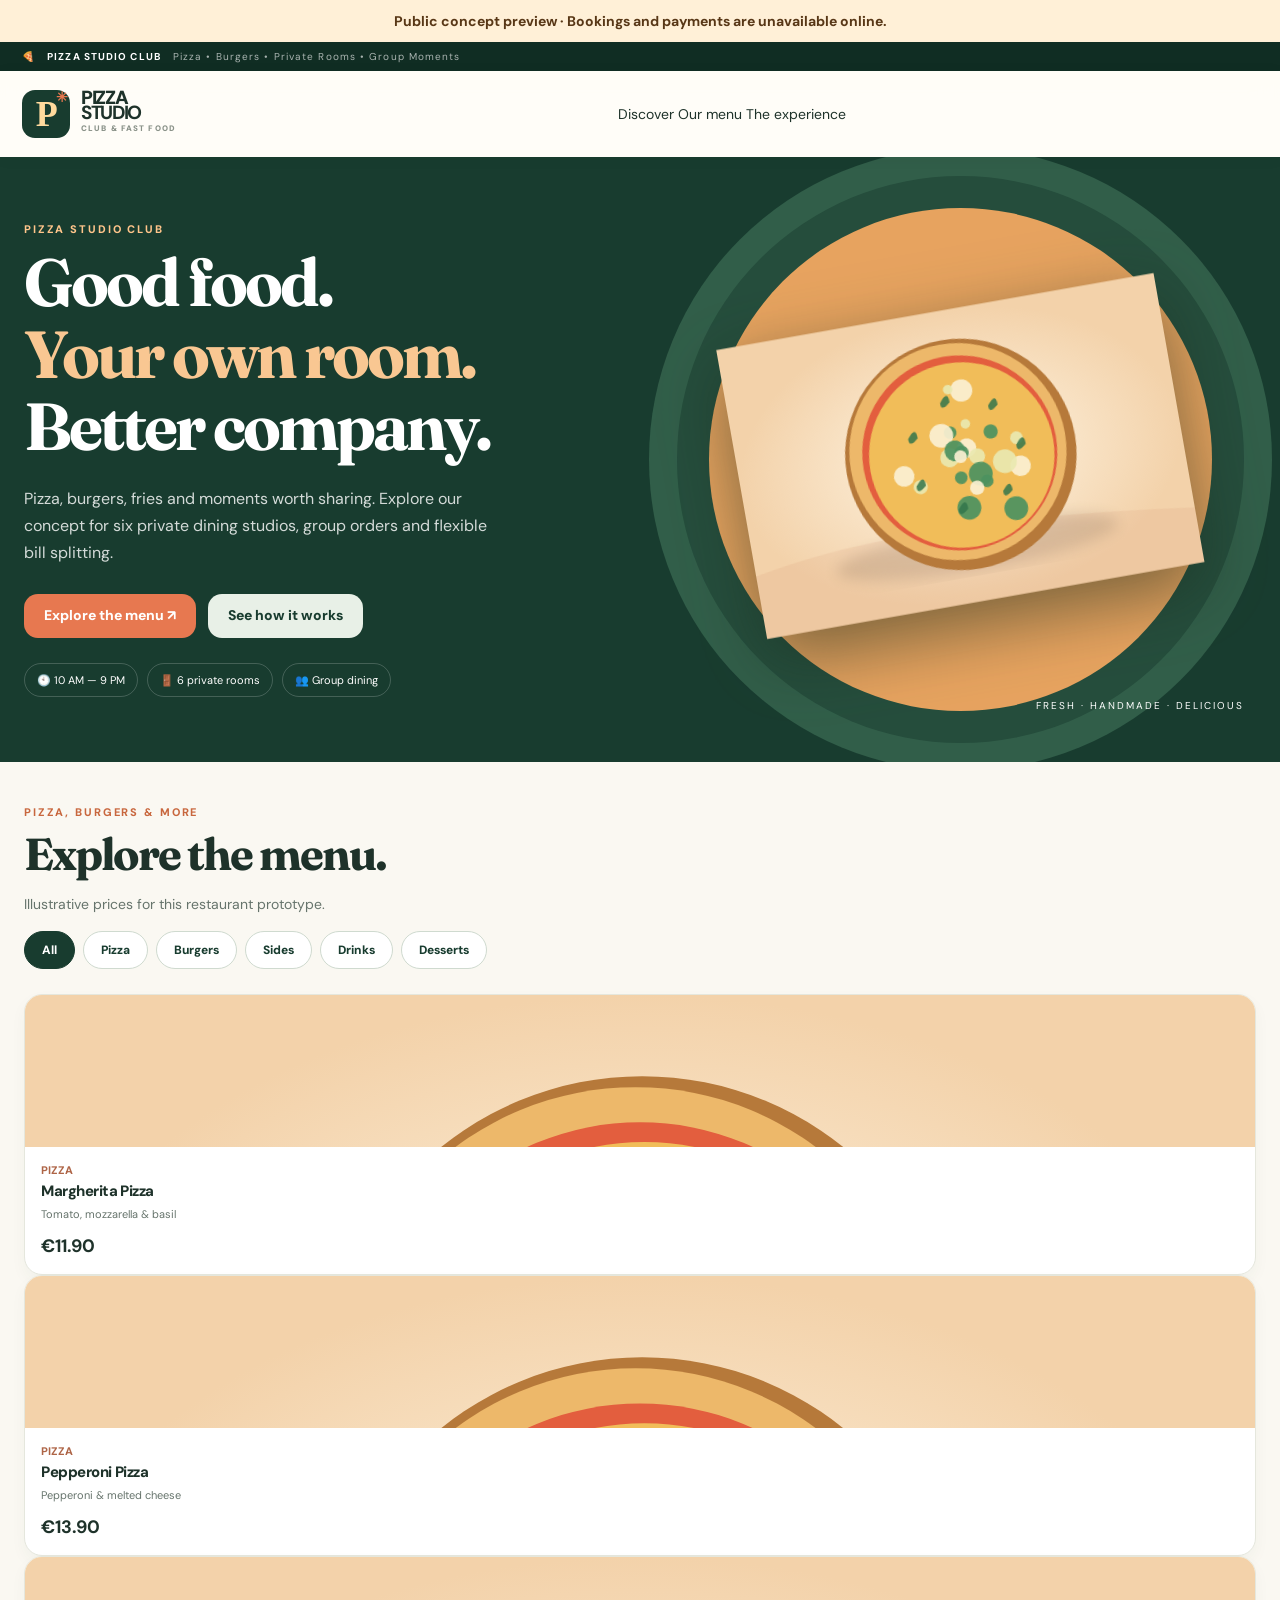
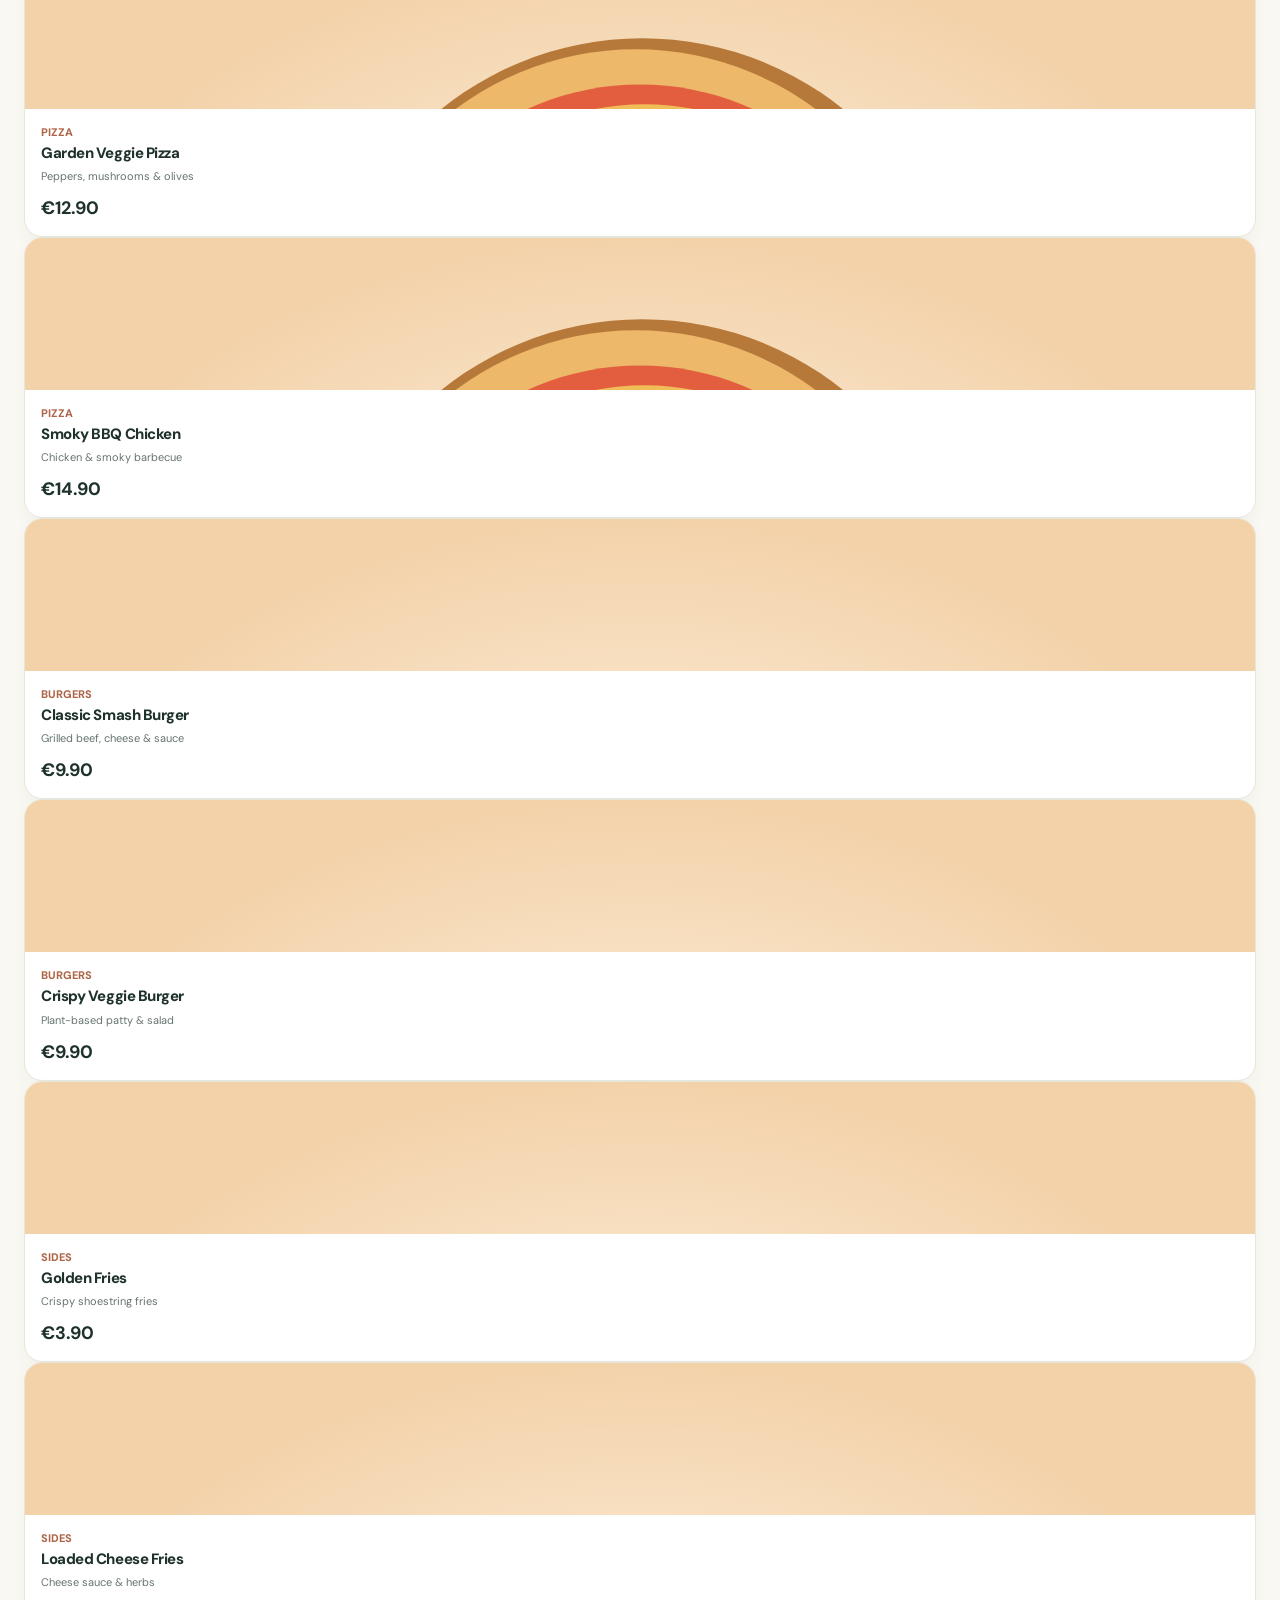
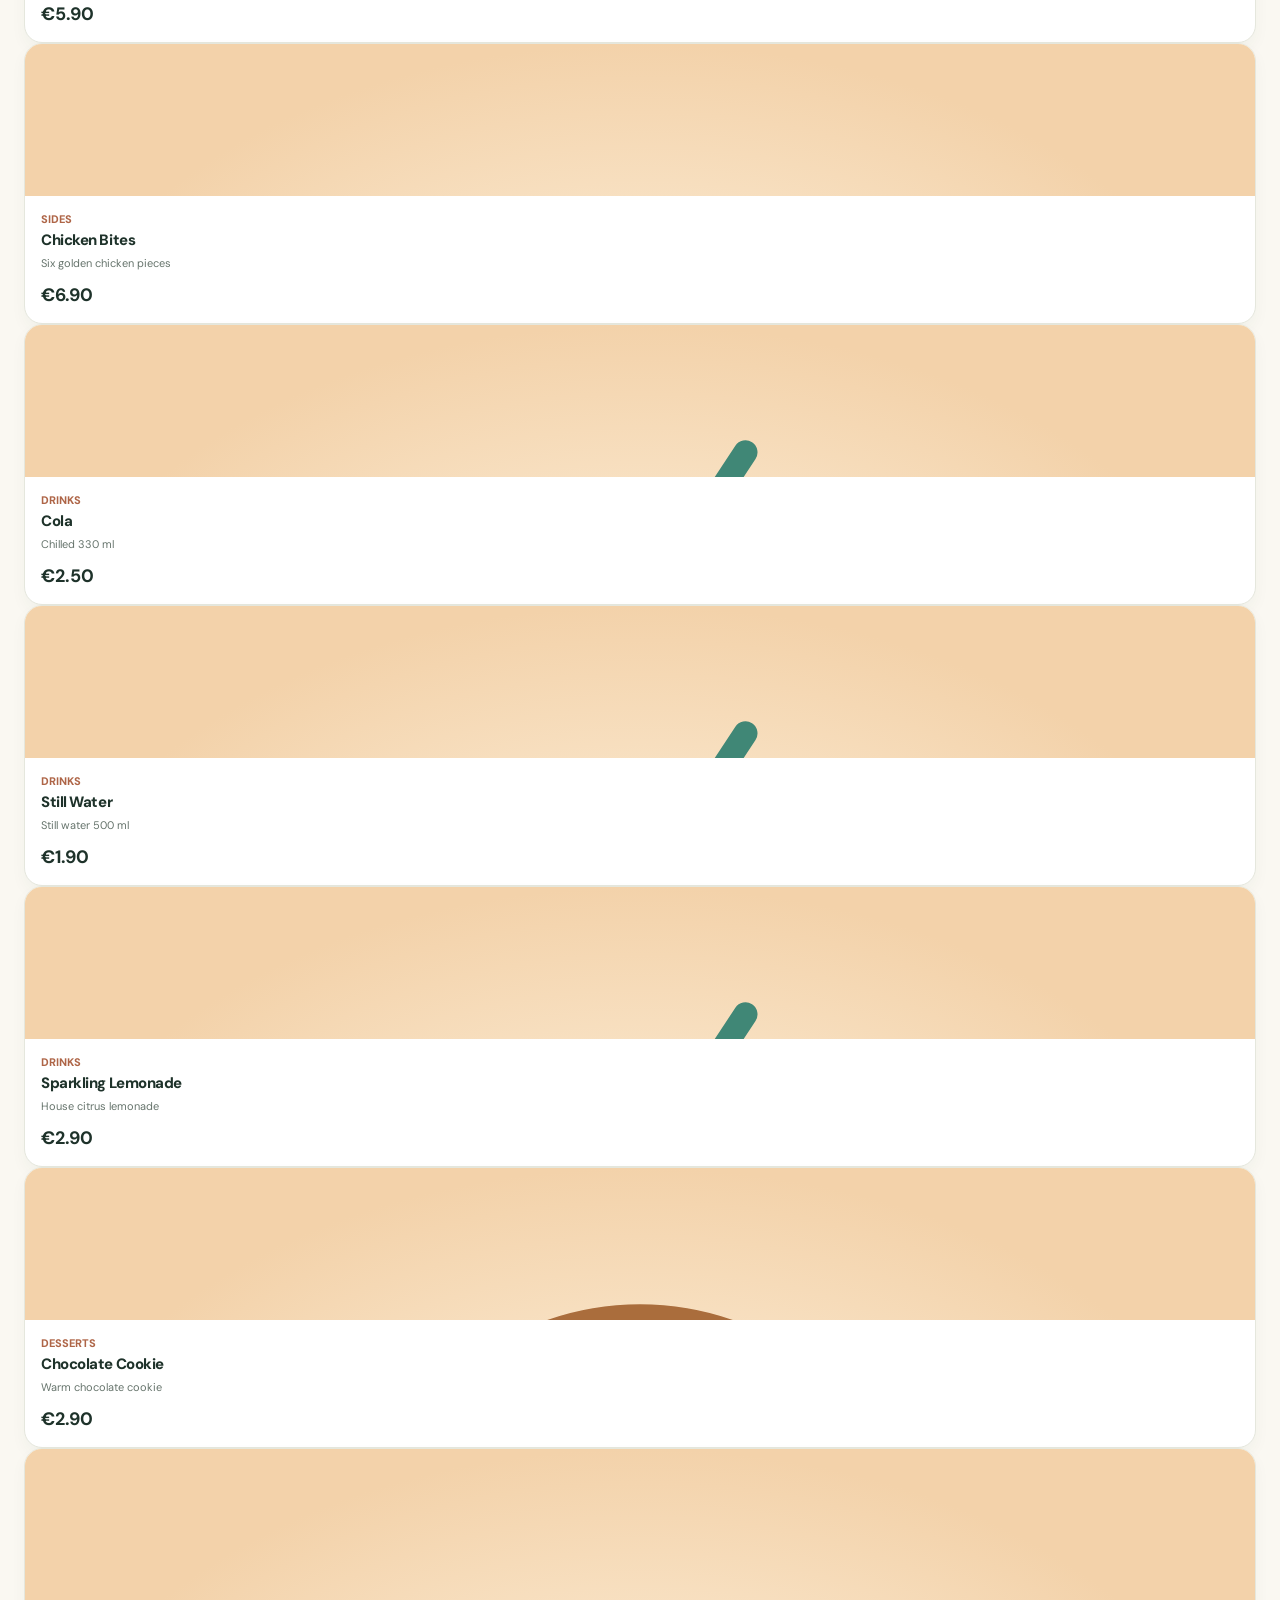
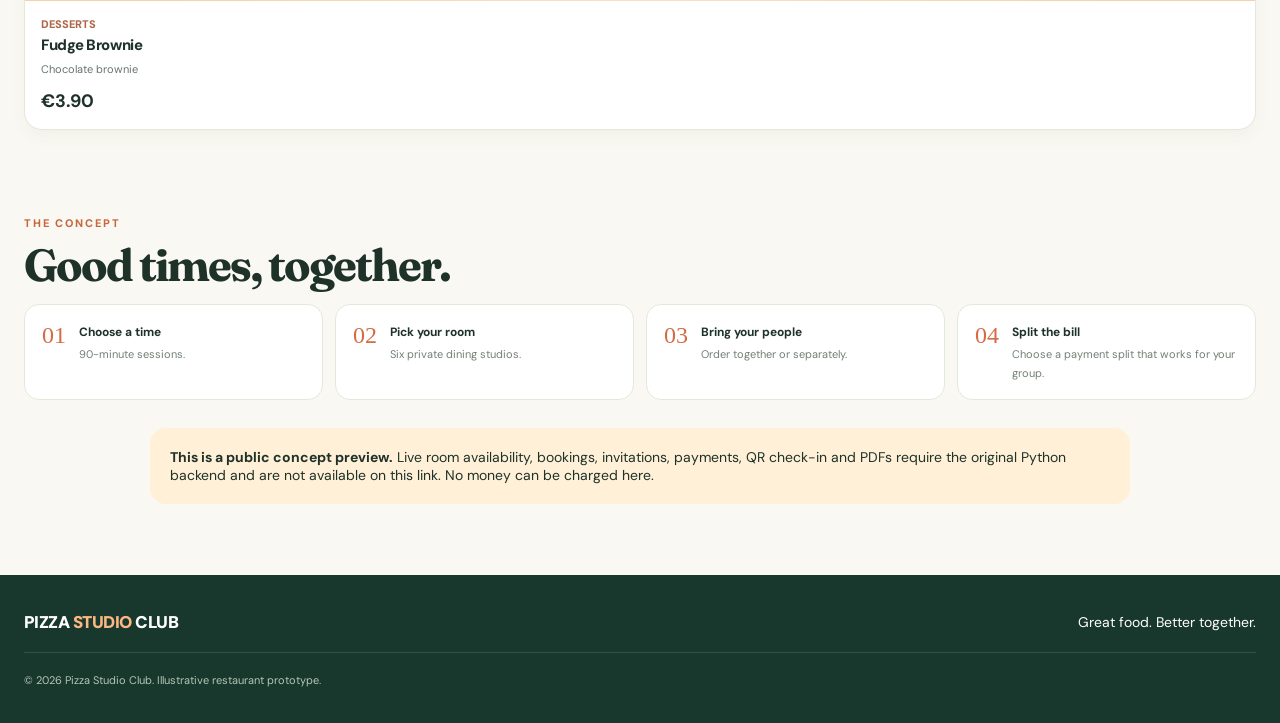
==== index.html @ cbe5cce0 "Publish Pizza Studio Club preview" ====
<!doctype html><html lang="en"><head><meta charset="utf-8"><meta name="viewport" content="width=device-width,initial-scale=1"><title>Pizza Studio Club — Preview</title><meta name="description" content="Explore the Pizza Studio Club restaurant concept and menu."><link rel="stylesheet" href="static/style.css"><style>.preview-banner{padding:12px 20px;background:#fff0d7;color:#583716;text-align:center;font-weight:700}.preview-banner a{color:inherit}.preview-note{max-width:980px;margin:28px auto;padding:20px;background:#fff0d7;border-radius:16px}.preview-actions{display:flex;gap:12px;flex-wrap:wrap}.preview-actions a{text-decoration:none}.food-grid{margin-top:25px}</style></head><body>
<div class="preview-banner">Public concept preview · Bookings and payments are unavailable online.</div>
<div class="announcement"><span>🍕</span> <strong>PIZZA STUDIO CLUB</strong> <span class="ann-small">Pizza • Burgers • Private Rooms • Group Moments</span></div>
<header class="header"><a class="logo" href="#home"><span class="logo-mark">P<span>✳</span></span><span>PIZZA<br><b>STUDIO</b><small>CLUB & FAST FOOD</small></span></a><nav class="main-nav" aria-label="Main navigation"><a href="#home">Discover</a><a href="#menu">Our menu</a><a href="#experience">The experience</a></nav></header>
<main><section class="hero" id="home"><div class="hero-inner"><div class="hero-copy"><span class="eyebrow" style="color:#ffc58b">PIZZA STUDIO CLUB</span><h1>Good food.<br><em>Your own room.</em><br>Better company.</h1><p>Pizza, burgers, fries and moments worth sharing. Explore our concept for six private dining studios, group orders and flexible bill splitting.</p><div class="preview-actions"><a class="btn" href="#menu">Explore the menu ↗</a><a class="btn light" href="#experience">See how it works</a></div><div class="hero-badges"><span>🕙 10 AM — 9 PM</span><span>🚪 6 private rooms</span><span>👥 Group dining</span></div></div><div class="hero-art"><img class="hero-pizza" src="static/food/hero-pizza.svg" alt="Illustrated pizza"></div></div></section>
<section class="container section" id="menu"><span class="eyebrow">PIZZA, BURGERS & MORE</span><h2>Explore the menu.</h2><p class="muted">Illustrative prices for this restaurant prototype.</p><div class="menu-filter" id="filters"></div><div class="food-grid" id="items"></div></section>
<section class="container section" id="experience"><span class="eyebrow">THE CONCEPT</span><h2>Good times, together.</h2><div class="steps"><div class="step"><span>01</span><div><strong>Choose a time</strong><p>90-minute sessions.</p></div></div><div class="step"><span>02</span><div><strong>Pick your room</strong><p>Six private dining studios.</p></div></div><div class="step"><span>03</span><div><strong>Bring your people</strong><p>Order together or separately.</p></div></div><div class="step"><span>04</span><div><strong>Split the bill</strong><p>Choose a payment split that works for your group.</p></div></div></div><div class="preview-note"><strong>This is a public concept preview.</strong> Live room availability, bookings, invitations, payments, QR check-in and PDFs require the original Python backend and are not available on this link. No money can be charged here.</div></section></main>
<footer><div class="footer-top"><span class="brand-foot">PIZZA <em>STUDIO</em> CLUB</span><span>Great food. Better together.</span></div><div class="footer-bottom">© 2026 Pizza Studio Club. Illustrative restaurant prototype.</div></footer><script src="static/preview.js"></script></body></html>
---- static/style.css ----
@import url('https://fonts.googleapis.com/css2?family=DM+Sans:wght@400;500;600;700;800&family=Fraunces:opsz,wght@9..144,500;9..144,600;9..144,700&display=swap');
:root{--green:#183c2f;--green2:#315c48;--cream:#faf8f2;--paper:#fffefa;--orange:#e77850;--orange2:#ffac63;--ink:#1e322a;--muted:#66746c;--line:#e5e7dd;--blue:#c4eee0;--amber:#ffda9d;--shadow:0 16px 45px rgba(14,47,31,.09)}
*{box-sizing:border-box}html{scroll-behavior:smooth}body{margin:0;background:var(--cream);color:var(--ink);font-family:'DM Sans',Inter,system-ui,sans-serif;font-size:14px}button,input,select,textarea{font:inherit}button{cursor:pointer}button:disabled{cursor:not-allowed;opacity:.52}a{color:inherit;text-decoration:none}.announcement{background:#102d23;color:#fff;display:flex;align-items:center;gap:12px;padding:8px max(22px,calc((100vw - 1340px)/2));font-size:10px;letter-spacing:.11em}.ann-small{opacity:.64}.ann-right{margin-left:auto;color:#d0eedc;font-weight:700}.header{height:86px;position:sticky;top:0;z-index:20;box-shadow:0 2px 15px #102c1a0b;background:#fffdf8eF;backdrop-filter:blur(14px);display:flex;align-items:center;gap:30px;padding:12px max(22px,calc((100vw - 1340px)/2))}.logo{display:flex;align-items:center;gap:11px;flex-shrink:0;font-size:19px;line-height:.78;font-weight:900;letter-spacing:-.07em}.logo small{display:block;letter-spacing:.14em;font-size:8px;line-height:2.1;color:#8a9289}.logo-mark{display:grid;place-content:center;position:relative;background:var(--green);color:var(--amber);border-radius:13px;width:48px;height:48px;font-family:Georgia;font-size:36px}.logo-mark span{position:absolute;right:3px;top:3px;color:var(--orange);font-size:14px}.main-nav{display:flex;gap:4px;flex:1;justify-content:center}.main-nav button{border:0;background:transparent;color:#465b50;padding:12px;border-radius:12px;white-space:nowrap;font-size:12px;font-weight:700}.main-nav button.active,.main-nav button:hover{background:#f1f3ea;color:var(--green)}.header-actions{display:flex;align-items:center;gap:12px}.status-chip{font-weight:800;font-size:10px;color:#bb633f;white-space:nowrap}.btn{border:0;border-radius:14px;display:inline-flex;align-items:center;justify-content:center;gap:10px;padding:14px 20px;font-weight:800;line-height:1.1;transition:.15s transform,.15s background;color:#fff;background:var(--orange)}.btn:hover{transform:translateY(-2px);background:#d96840}.btn.dark{background:var(--green)}.btn.dark:hover{background:#29543d}.btn.light{color:var(--green);background:#e8f0e7}.btn.outline{border:1.5px solid #b9cabe;background:transparent;color:var(--green)}.btn.small{padding:13px 15px;font-size:11px}.btn.ghost{background:#fff;color:var(--green);border:1px solid #dde6da}.container{width:min(1260px,calc(100% - 48px));margin:auto}.section{padding:43px 0}.eyebrow{display:block;color:#c8673e;font-size:11px;font-weight:800;letter-spacing:.17em;text-transform:uppercase;margin-bottom:11px}h1,h2,h3,.display{font-family:'Fraunces',Georgia,serif;letter-spacing:-.045em;line-height:1.08}h1{font-size:clamp(42px,5.2vw,80px);margin:0}h2{font-size:clamp(29px,3.5vw,48px);margin:8px 0 15px}h3{font-size:24px;margin:0 0 12px}p{line-height:1.7}.muted{color:var(--muted)}.hero{background:var(--green);color:#fff;overflow:hidden;margin:0 auto;position:relative;min-height:515px}.hero-inner{width:min(1360px,calc(100% - 48px));margin:auto;display:grid;grid-template-columns:1.04fr .96fr;align-items:center;min-height:515px}.hero-copy{position:relative;z-index:2;padding:65px 0}.hero-copy h1{max-width:620px}.hero-copy h1 em{color:#f9c792;font-style:normal}.hero-copy p{font-size:16px;max-width:475px;opacity:.81;margin:22px 0 28px}.hero-badges{display:flex;gap:9px;flex-wrap:wrap;margin-top:25px}.hero-badges span{border:1px solid #ffffff30;border-radius:24px;padding:9px 12px;font-size:11px}.hero-art{height:100%;position:relative;min-height:440px;display:grid;place-items:center}.hero-art::before{content:'';width:min(85%,540px);aspect-ratio:1;background:#e7a35f;position:absolute;border-radius:50%;box-shadow:0 0 0 32px #254d3c,0 0 0 60px #315e49}.hero-art::after{content:'FRESH · HANDMADE · DELICIOUS';position:absolute;bottom:50px;right:12px;letter-spacing:.2em;font-size:10px}.hero-pizza{position:relative;width:min(75%,500px);aspect-ratio:1;filter:drop-shadow(0 23px 35px #16291a88);transform:rotate(-10deg)}.notice{background:#fff3df;border:1px solid #ffe0b2;color:#80532b;padding:12px 16px;border-radius:14px;font-size:12px;line-height:1.6}.highlight-row{display:grid;grid-template-columns:repeat(4,1fr);gap:14px;margin-top:-24px;position:relative;z-index:2}.highlight{padding:20px;background:#fff;box-shadow:var(--shadow);border-radius:18px;display:flex;align-items:center;gap:13px;font-weight:800;font-size:12px}.highlight b{font-size:25px}.section-heading{display:flex;justify-content:space-between;align-items:end;gap:18px;margin-bottom:23px}.section-heading p{margin:5px 0}.grid{display:grid;gap:18px}.cols-2{grid-template-columns:repeat(2,minmax(0,1fr))}.cols-3{grid-template-columns:repeat(3,minmax(0,1fr))}.cols-4{grid-template-columns:repeat(4,minmax(0,1fr))}.panel{background:var(--paper);border-radius:22px;border:1px solid #e9eade;padding:24px;box-shadow:0 6px 25px #1d423609}.panel.soft{background:#f0f5ec}.panel.dark{background:var(--green);color:white}.panel h3{font-size:26px}.steps{display:grid;grid-template-columns:repeat(4,1fr);gap:12px}.step{border:1px solid #e2e9db;background:white;border-radius:15px;padding:17px;display:flex;gap:13px}.step span{font-size:24px;color:#d46b44;font-family:Georgia}.step strong{font-size:12px}.step p{margin:5px 0 0;font-size:11px;color:#718075}.menu-filter{display:flex;gap:8px;flex-wrap:wrap;margin:10px 0 22px}.chip{border-radius:999px;border:1px solid #cfdacf;background:#fff;padding:10px 17px;font-size:12px;font-weight:800;color:var(--green)}.chip.active{background:var(--green);color:#fff;border-color:var(--green)}.menu-grid{display:grid;grid-template-columns:repeat(4,minmax(0,1fr));gap:17px}.food-card{background:#fff;border:1px solid var(--line);border-radius:18px;overflow:hidden;box-shadow:0 7px 16px #24452c0a;display:flex;flex-direction:column}.food-photo{height:152px;background:#ffefd7;position:relative;display:grid;place-items:center;overflow:hidden}.food-photo img{width:100%;height:100%;object-fit:cover}.food-card .food-content{padding:16px;flex:1;display:flex;flex-direction:column}.food-content h3{font-family:'DM Sans',system-ui;font-size:15px;font-weight:800;letter-spacing:-.03em;margin:0 0 8px}.food-content p{margin:0 0 11px;font-size:11px;color:var(--muted);line-height:1.45;flex:1}.food-bottom{display:flex;justify-content:space-between;align-items:center}.food-bottom strong{font-size:18px}.round-plus{border:none;border-radius:12px;background:var(--green);color:#fff;width:36px;height:36px;font-size:21px}.round-plus:disabled{opacity:.3}.form-row{display:grid;grid-template-columns:repeat(2,minmax(0,1fr));gap:15px}.field{display:flex;flex-direction:column;gap:7px;font-weight:800;font-size:11px;letter-spacing:.02em}.field input,.field select,.field textarea{width:100%;background:#fff;border:1.5px solid #dde3da;border-radius:11px;padding:13px 12px;color:var(--ink);outline:none;min-height:44px}.field input:focus,.field select:focus,.field textarea:focus{border-color:var(--green);box-shadow:0 0 0 3px #b6dcca77}.field input[type=checkbox]{width:auto;min-height:auto}.span2{grid-column:span 2}.booking-layout{display:grid;grid-template-columns:minmax(0,1fr) 355px;gap:20px;align-items:start}.sticky{position:sticky;top:108px}.time-grid{display:grid;grid-template-columns:repeat(6,minmax(0,1fr));gap:9px}.time{padding:12px 4px;border:1px solid #d9e4d9;border-radius:11px;background:#fff;font-size:12px;font-weight:800}.time.active{background:var(--green);color:white;border-color:var(--green)}.time small{display:block;font-size:9px;margin-top:3px;font-weight:500}.time.disabled{background:#e5e8df;color:#9a9e9a}.room-grid{display:grid;grid-template-columns:repeat(10,1fr);gap:7px}.room-pill{border:1px solid #c9d9ca;background:#f7fbf7;border-radius:10px;min-height:36px;font-weight:800;color:#36533e}.room-pill.active{background:var(--orange);color:white;border-color:var(--orange)}.pill{display:inline-flex;background:#e9f3e7;color:var(--green);font-size:10px;font-weight:800;padding:8px 11px;border-radius:100px;white-space:nowrap}.pill.amber{background:#fff0d5;color:#87571e}.pill.red{background:#fff0e9;color:#a3482b}.booking-summary{border-radius:18px;background:var(--green);color:#fff;padding:24px}.booking-summary .price{font-family:'Fraunces',Georgia;font-size:36px}.line{display:flex;justify-content:space-between;gap:10px;padding:10px 0;border-bottom:1px solid #e0e9df}.booking-summary .line{border-color:#ffffff22}.line:last-child{border-bottom:0}.muted-light{color:#d2dfd3}.group-member{display:flex;align-items:center;justify-content:space-between;padding:13px 0;border-bottom:1px solid #edf0e8;gap:10px}.group-member:last-child{border:0}.avatar{background:#ffdbc2;color:#8c4323;width:37px;height:37px;border-radius:13px;display:grid;place-items:center;font-weight:800}.member-info{flex:1}.member-info strong{display:block;font-size:12px}.member-info span{display:block;color:#7a847c;font-size:10px;margin-top:4px}.mini{font-size:11px;color:var(--muted)}.order-list{display:grid;gap:12px}.order-item{display:flex;align-items:center;gap:10px;background:#fff;border:1px solid #e5e7e0;border-radius:13px;padding:10px}.order-item img{width:52px;height:52px;object-fit:cover;border-radius:10px}.order-item .name{font-weight:800;font-size:12px;flex:1}.order-item .sub{color:var(--muted);font-size:10px}.item-actions{display:flex;gap:5px;align-items:center}.tinybtn{border:1px solid #d6e1d5;border-radius:8px;background:#f2f7ed;width:27px;height:27px;font-weight:800}.pay-mode{display:grid;grid-template-columns:repeat(4,1fr);gap:8px}.pay-option{display:flex;flex-direction:column;align-items:center;gap:7px;text-align:center;border:1.5px solid #dde6d9;background:#fff;border-radius:13px;padding:15px 8px;font-size:11px;font-weight:800}.pay-option span{font-size:24px}.pay-option.selected{background:#e5f6e9;border-color:#3d825b}.alert{background:#f8e7e1;padding:11px 13px;border-radius:12px;color:#7a3829;font-size:12px}.success{background:#e8f5e9;padding:11px 13px;border-radius:12px;color:#2c623e;font-size:12px}.kpi{padding:17px;border-radius:13px;background:#e5f2e8;color:var(--green)}.kpi strong{font-size:27px;display:block}.kpi span{font-size:11px}.code{background:#f1f3ed;border-radius:9px;padding:11px;word-break:break-all;font-size:11px}.qr{width:186px;height:186px;background:#fff;padding:10px;border-radius:16px;border:1px solid var(--line)}.qr img{width:100%;height:100%}.empty{padding:38px;text-align:center;background:#fff;border-radius:20px;border:1px dashed #cdd8cb}.empty .emoji{font-size:45px}.table{width:100%;border-collapse:collapse;text-align:left;font-size:12px}.table th{background:#f2f5ee;font-size:10px;text-transform:uppercase;letter-spacing:.07em}.table td,.table th{padding:12px;border-bottom:1px solid #e9eae3}.status-paid{color:#2a8855;font-weight:800}.status-unpaid{color:#ac5e2a;font-weight:800}.badge-note{border-left:3px solid var(--orange);padding-left:13px;color:#62756b;font-size:12px}.split-row{display:grid;grid-template-columns:1fr 130px;align-items:center;gap:10px;margin:8px 0}.split-row input{padding:10px;border:1px solid #d1dfd0;border-radius:9px}.footer-top{display:flex;justify-content:space-between;align-items:center;gap:14px}.footer-bottom{border-top:1px solid #ffffff20;margin-top:19px;padding-top:20px;color:#b6c5b8;font-size:11px}footer{background:#18382d;color:#fff;padding:36px max(24px,calc((100vw - 1258px)/2))}.brand-foot{font-weight:900;font-size:17px;letter-spacing:-.03em}.brand-foot em{color:#fdb783;font-style:normal}.linklike{border:0;background:transparent;color:inherit;cursor:pointer;text-decoration:underline}.card-icon{font-size:29px;background:#fff1e0;width:49px;height:49px;display:grid;place-items:center;border-radius:13px}.hero-bottom{background:#ffdeb0;color:#243b28;padding:27px;border-radius:21px;display:flex;align-items:center;justify-content:space-between;gap:18px}.hero-bottom h3{margin:0 0 5px}.error{color:#b64730}.loading{opacity:.55;pointer-events:none}#toast{position:fixed;bottom:24px;right:25px;background:#163a2b;color:#fff;z-index:90;border-radius:14px;box-shadow:var(--shadow);padding:15px 18px;max-width:340px;font-size:12px;opacity:0;transform:translateY(30px);transition:.2s;pointer-events:none}#toast.show{opacity:1;transform:translateY(0)}.large-num{font-size:46px;font-weight:800;letter-spacing:-.07em}.divider{height:1px;background:#e0e6dc;margin:16px 0}.mark-check{font-size:18px;color:#5b9c61}a:focus-visible,button:focus-visible,input:focus-visible{outline:3px solid #f4b473;outline-offset:2px}
@media(max-width:1120px){.main-nav{gap:0}.main-nav button{font-size:11px;padding:10px 7px}.header{gap:15px}.header-actions .status-chip{display:none}.menu-grid{grid-template-columns:repeat(3,minmax(0,1fr))}.time-grid{grid-template-columns:repeat(4,minmax(0,1fr))}.room-grid{grid-template-columns:repeat(7,1fr)}}
@media(max-width:860px){.header{height:auto;min-height:78px;flex-wrap:wrap;justify-content:space-between;padding:12px 20px}.main-nav{order:3;width:100%;overflow-x:auto;justify-content:start;padding-top:7px}.hero-inner{grid-template-columns:1fr;min-height:0}.hero-copy{padding:55px 0}.hero-art{min-height:290px}.hero-pizza{width:240px}.hero-art::before{width:260px}.booking-layout{grid-template-columns:1fr}.sticky{position:static}.menu-grid{grid-template-columns:repeat(2,1fr)}.highlight-row{grid-template-columns:repeat(2,1fr)}.steps{grid-template-columns:repeat(2,1fr)}.pay-mode{grid-template-columns:repeat(2,1fr)}.cols-3{grid-template-columns:1fr 1fr}}
@media(max-width:570px){.container{width:calc(100% - 32px)}.announcement{padding:9px 17px;gap:6px}.ann-small,.ann-right{display:none}.section{padding:29px 0}.hero-copy{padding:37px 0 26px}.hero-copy h1{font-size:49px}.hero-art{min-height:240px}.hero-pizza{width:200px}.hero-art::before{width:210px}.hero-art::after{font-size:8px;bottom:15px}.highlight-row{grid-template-columns:1fr 1fr}.highlight{padding:14px;font-size:10px}.highlight b{font-size:19px}.grid.cols-2,.cols-3,.cols-4{grid-template-columns:1fr}.menu-grid{grid-template-columns:repeat(2,minmax(0,1fr));gap:9px}.food-photo{height:105px}.food-card .food-content{padding:11px}.food-content h3{font-size:12px}.food-content p{font-size:10px}.food-bottom strong{font-size:14px}.form-row{grid-template-columns:1fr}.span2{grid-column:span 1}.time-grid{grid-template-columns:repeat(4,1fr)}.room-grid{grid-template-columns:repeat(5,1fr)}.panel{padding:18px}.steps{grid-template-columns:1fr 1fr}.section-heading{align-items:start;flex-direction:column}.header-actions .btn{font-size:10px;padding:10px}.qr{width:160px;height:160px}.footer-top{flex-direction:column;align-items:start}h2{font-size:31px}.pay-mode{grid-template-columns:1fr 1fr}}
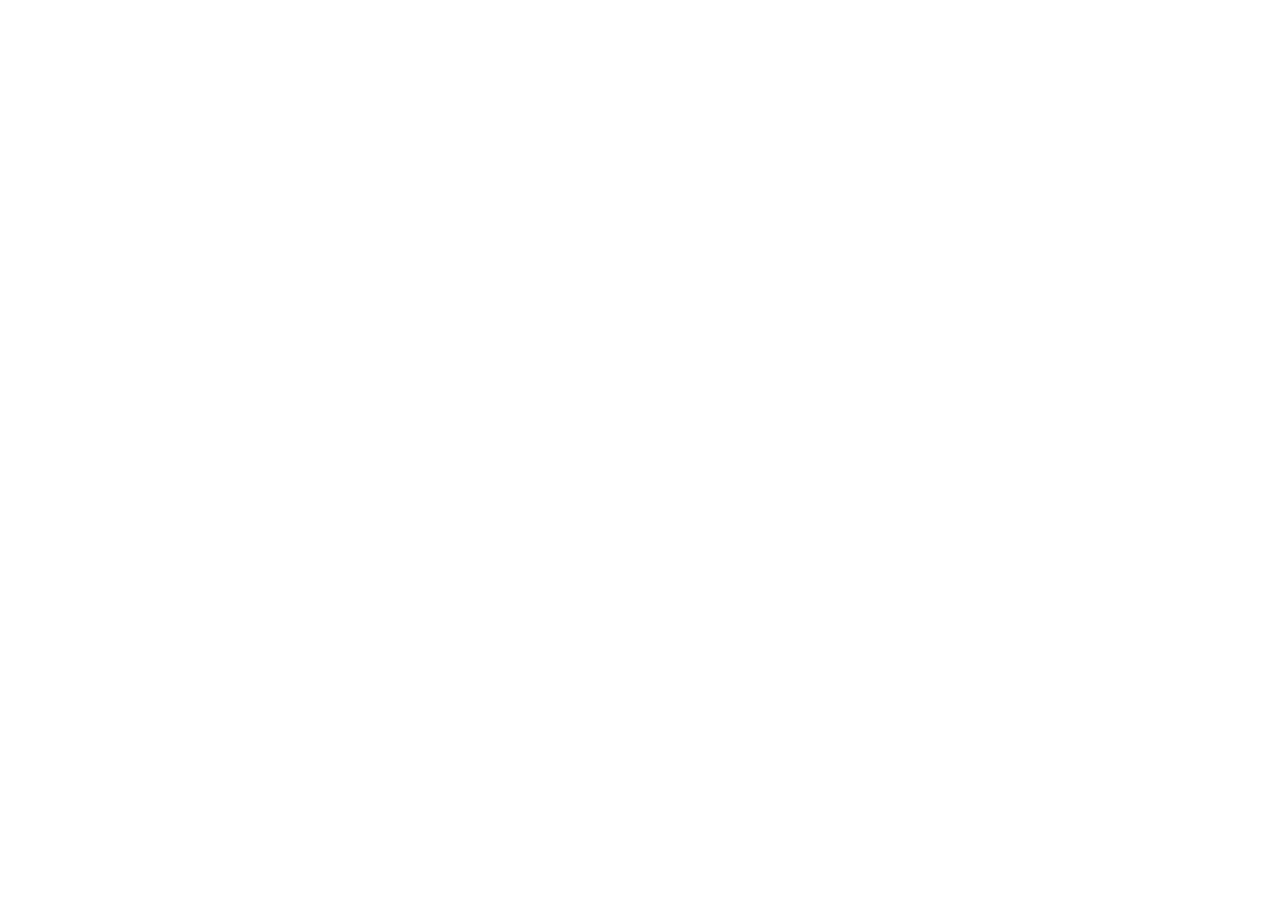
==== commit 5d36441c: "Route GitHub Pages visitors to live demo" ====
--- a/index.html
+++ b/index.html
@@ -1,8 +1,2 @@
-<!doctype html><html lang="en"><head><meta charset="utf-8"><meta name="viewport" content="width=device-width,initial-scale=1"><title>Pizza Studio Club — Preview</title><meta name="description" content="Explore the Pizza Studio Club restaurant concept and menu."><link rel="stylesheet" href="static/style.css"><style>.preview-banner{padding:12px 20px;background:#fff0d7;color:#583716;text-align:center;font-weight:700}.preview-banner a{color:inherit}.preview-note{max-width:980px;margin:28px auto;padding:20px;background:#fff0d7;border-radius:16px}.preview-actions{display:flex;gap:12px;flex-wrap:wrap}.preview-actions a{text-decoration:none}.food-grid{margin-top:25px}</style></head><body>
-<div class="preview-banner">Public concept preview · Bookings and payments are unavailable online.</div>
-<div class="announcement"><span>🍕</span> <strong>PIZZA STUDIO CLUB</strong> <span class="ann-small">Pizza • Burgers • Private Rooms • Group Moments</span></div>
-<header class="header"><a class="logo" href="#home"><span class="logo-mark">P<span>✳</span></span><span>PIZZA<br><b>STUDIO</b><small>CLUB & FAST FOOD</small></span></a><nav class="main-nav" aria-label="Main navigation"><a href="#home">Discover</a><a href="#menu">Our menu</a><a href="#experience">The experience</a></nav></header>
-<main><section class="hero" id="home"><div class="hero-inner"><div class="hero-copy"><span class="eyebrow" style="color:#ffc58b">PIZZA STUDIO CLUB</span><h1>Good food.<br><em>Your own room.</em><br>Better company.</h1><p>Pizza, burgers, fries and moments worth sharing. Explore our concept for six private dining studios, group orders and flexible bill splitting.</p><div class="preview-actions"><a class="btn" href="#menu">Explore the menu ↗</a><a class="btn light" href="#experience">See how it works</a></div><div class="hero-badges"><span>🕙 10 AM — 9 PM</span><span>🚪 6 private rooms</span><span>👥 Group dining</span></div></div><div class="hero-art"><img class="hero-pizza" src="static/food/hero-pizza.svg" alt="Illustrated pizza"></div></div></section>
-<section class="container section" id="menu"><span class="eyebrow">PIZZA, BURGERS & MORE</span><h2>Explore the menu.</h2><p class="muted">Illustrative prices for this restaurant prototype.</p><div class="menu-filter" id="filters"></div><div class="food-grid" id="items"></div></section>
-<section class="container section" id="experience"><span class="eyebrow">THE CONCEPT</span><h2>Good times, together.</h2><div class="steps"><div class="step"><span>01</span><div><strong>Choose a time</strong><p>90-minute sessions.</p></div></div><div class="step"><span>02</span><div><strong>Pick your room</strong><p>Six private dining studios.</p></div></div><div class="step"><span>03</span><div><strong>Bring your people</strong><p>Order together or separately.</p></div></div><div class="step"><span>04</span><div><strong>Split the bill</strong><p>Choose a payment split that works for your group.</p></div></div></div><div class="preview-note"><strong>This is a public concept preview.</strong> Live room availability, bookings, invitations, payments, QR check-in and PDFs require the original Python backend and are not available on this link. No money can be charged here.</div></section></main>
-<footer><div class="footer-top"><span class="brand-foot">PIZZA <em>STUDIO</em> CLUB</span><span>Great food. Better together.</span></div><div class="footer-bottom">© 2026 Pizza Studio Club. Illustrative restaurant prototype.</div></footer><script src="static/preview.js"></script></body></html>
+<!doctype html>
+<html lang="en"><head><meta charset="utf-8"><meta name="viewport" content="width=device-width,initial-scale=1"><meta http-equiv="refresh" content="0;url=https://pizza-studio-club-demo-k7m4q.onrender.com/"><title>Pizza Studio Club — Open live demo</title><link rel="canonical" href="https://pizza-studio-club-demo-k7m4q.onrender.com/"></head><body><p>Opening the <a href="https://pizza-studio-club-demo-k7m4q.onrender.com/">Pizza Studio Club live demo</a>…</p><p><a href="preview.html">View the static preview</a>.</p></body></html>
